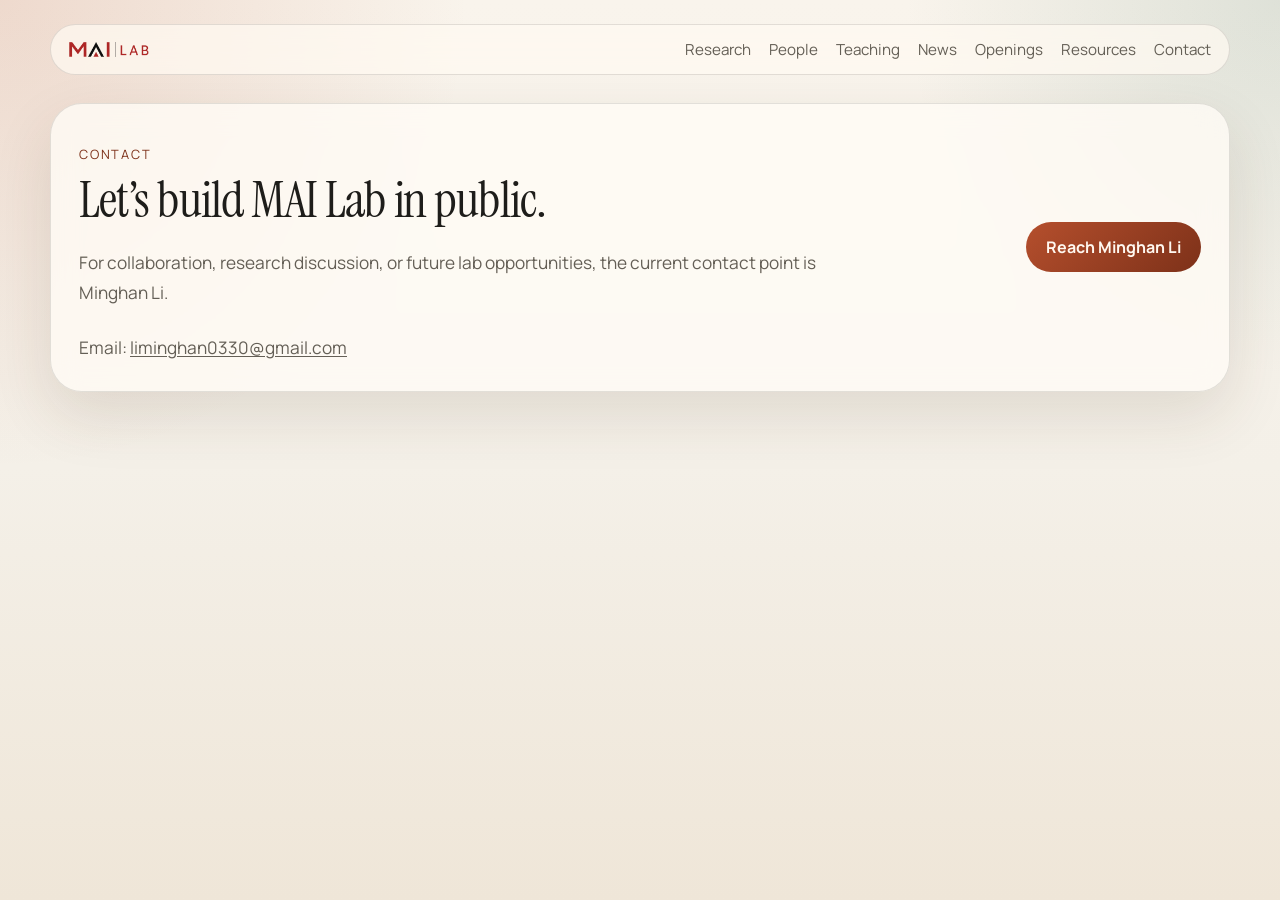
==== contact.html @ 0980f0e4 "Initial MAI Lab site" ====
<!DOCTYPE html>
<html lang="en">
  <head>
    <meta charset="UTF-8" />
    <meta name="viewport" content="width=device-width, initial-scale=1.0" />
    <title>Contact | MAI Lab</title>
    <meta name="description" content="Contact MAI Lab." />
    <link rel="preconnect" href="https://fonts.googleapis.com" />
    <link rel="preconnect" href="https://fonts.gstatic.com" crossorigin />
    <link
      href="https://fonts.googleapis.com/css2?family=Instrument+Serif:ital@0;1&family=Manrope:wght@400;500;600;700;800&display=swap"
      rel="stylesheet"
    />
    <link rel="stylesheet" href="styles.css" />
  </head>
  <body>
    <div class="page-shell">
      <nav class="topbar page-nav">
        <a class="brand" href="index.html"><img src="figs/log/MAI_logo_short-removebg.png" alt="MAI Lab logo" class="brand-logo" /></a>
        <div class="nav-links">
          <a href="research.html">Research</a>
          <a href="people.html">People</a>
          <a href="teaching.html">Teaching</a>
          <a href="highlights.html">News</a>
          <a href="openings.html">Openings</a>
          <a href="resources.html">Resources</a>
          <a href="contact.html">Contact</a>
        </div>
      </nav>

      <main class="section">
        <section class="contact-strip page-contact">
          <div>
            <p class="section-tag">Contact</p>
            <h2>Let’s build MAI Lab in public.</h2>
            <p class="lede">
              For collaboration, research discussion, or future lab
              opportunities, the current contact point is Minghan Li.
            </p>
            <p class="lede">
              Email:
              <a href="mailto:liminghan0330@gmail.com">liminghan0330@gmail.com</a>
            </p>
          </div>
          <a
            class="button button-primary"
            href="https://sites.google.com/view/minghanli-homepage"
            target="_blank"
            rel="noreferrer"
          >
            Reach Minghan Li
          </a>
        </section>
      </main>
    </div>
  </body>
</html>
---- styles.css ----
:root {
  --bg: #f4f0e8;
  --bg-strong: #e6dccd;
  --surface: rgba(255, 252, 246, 0.8);
  --surface-strong: #fffaf2;
  --text: #1e1d1a;
  --muted: #645f56;
  --line: rgba(30, 29, 26, 0.12);
  --accent: #b54f2d;
  --accent-dark: #7d3119;
  --accent-soft: #f0c9a8;
  --shadow: 0 24px 60px rgba(77, 48, 26, 0.12);
}

* {
  box-sizing: border-box;
}

html {
  scroll-behavior: smooth;
}

body {
  margin: 0;
  min-height: 100vh;
  color: var(--text);
  background:
    radial-gradient(circle at top left, rgba(181, 79, 45, 0.16), transparent 30%),
    radial-gradient(circle at top right, rgba(83, 128, 111, 0.16), transparent 24%),
    linear-gradient(180deg, #f9f4ec 0%, var(--bg) 52%, #efe6d8 100%);
  font-family: "Manrope", "Avenir Next", "Segoe UI", sans-serif;
}

a {
  color: inherit;
  text-decoration-line: underline;
  text-decoration-thickness: 1px;
  text-underline-offset: 0.14em;
}

.page-shell {
  width: min(1180px, calc(100% - 32px));
  margin: 0 auto;
  padding: 24px 0 56px;
}

.page-nav {
  margin-bottom: 28px;
}

.hero {
  position: relative;
  display: grid;
  grid-template-columns: 1.4fr 0.9fr;
  gap: 28px;
  padding: 20px 0 32px;
}

.topbar {
  grid-column: 1 / -1;
  display: flex;
  justify-content: space-between;
  align-items: center;
  padding: 14px 18px;
  border: 1px solid var(--line);
  border-radius: 999px;
  background: rgba(255, 250, 242, 0.72);
  backdrop-filter: blur(16px);
}

.brand {
  display: inline-flex;
  align-items: center;
  gap: 10px;
  font-weight: 800;
  letter-spacing: 0.08em;
  text-decoration: none;
  text-transform: uppercase;
}

.brand-logo {
  display: block;
  width: 80px;
  height: auto;
  max-height: 48px;
  object-fit: contain;
}

.homepage-logo-preview {
  display: flex;
  justify-content: center;
  align-items: center;
  padding: 48px 0 32px;
}

.homepage-logo {
  width: min(420px, 85%);
  height: auto;
}

.nav-links {
  display: flex;
  gap: 18px;
  color: var(--muted);
  font-size: 0.95rem;
}

.nav-links a {
  text-decoration: none;
}

.hero-copy,
.card,
.contact-strip,
.hero-news {
  border: 1px solid var(--line);
  background: var(--surface);
  backdrop-filter: blur(14px);
  box-shadow: var(--shadow);
}

.hero-copy {
  padding: 48px;
  border-radius: 36px;
}

.hero-logo {
  display: block;
  width: min(400px, 64%);
  height: auto;
  margin-bottom: 24px;
}

.news-logo {
  display: block;
  width: 140px;
  height: auto;
  margin-bottom: 20px;
}

.hero-copy h1,
.hero-news h2,
.section-heading h2,
.contact-strip h2 {
  margin: 0;
  font-family: "Instrument Serif", Georgia, serif;
  font-weight: 400;
  line-height: 0.95;
  letter-spacing: -0.02em;
}

.hero-copy h1 {
  font-size: clamp(3.2rem, 6vw, 6.2rem);
}

.hero-news h2 {
  margin-top: 10px;
  font-size: 2rem;
}

.eyebrow,
.section-tag,
.panel-label,
.timeline-year,
.profile-role {
  text-transform: uppercase;
  letter-spacing: 0.14em;
  font-size: 0.8rem;
  color: var(--accent-dark);
}

.lede {
  max-width: 48rem;
  margin: 24px 0 0;
  font-size: 1.08rem;
  line-height: 1.75;
  color: var(--muted);
}

.hero-actions {
  display: flex;
  flex-wrap: wrap;
  gap: 14px;
  margin-top: 30px;
}

.button {
  display: inline-flex;
  align-items: center;
  justify-content: center;
  padding: 14px 20px;
  border-radius: 999px;
  font-weight: 700;
  text-decoration: none;
  transition: transform 180ms ease, background 180ms ease;
}

.button:hover {
  transform: translateY(-1px);
}

.button-primary {
  color: #fff8f0;
  background: linear-gradient(135deg, var(--accent) 0%, var(--accent-dark) 100%);
}

.button-secondary {
  border: 1px solid var(--line);
  background: rgba(255, 250, 242, 0.9);
}

.hero-side {
  display: grid;
  gap: 20px;
  align-self: end;
}

.hero-news {
  padding: 36px;
  border-radius: 36px;
  background: var(--surface-strong);
  border-color: rgba(30, 29, 26, 0.16);
}

.news-item {
  margin-top: 18px;
}

.news-date {
  display: inline-block;
  color: var(--accent-dark);
  font-size: 0.78rem;
  font-weight: 800;
  letter-spacing: 0.08em;
  text-transform: uppercase;
}

.news-item p {
  margin: 8px 0 0;
  color: var(--muted);
  line-height: 1.75;
}

.hero-stats {
  display: grid;
  gap: 16px;
  margin-top: 24px;
  padding-top: 22px;
  border-top: 1px solid var(--line);
}

.section {
  margin-top: 28px;
}

.research-grid,
.timeline,
.topic-grid {
  display: grid;
  gap: 20px;
}

.research-grid,
.timeline,
.topic-grid {
  grid-template-columns: repeat(3, minmax(0, 1fr));
}

.topic-section {
  margin-top: 36px;
}

.research-figure {
  margin: 0;
  max-width: 100%;
  padding: 22px;
  border: 1px solid var(--line);
  border-radius: 28px;
  background: var(--surface-strong);
  box-shadow: var(--shadow);
  overflow: hidden;
}

.research-figure-image {
  display: block;
  width: 100%;
  max-width: 100%;
  height: auto;
  border-radius: 18px;
}

.topic-card {
  display: flex;
  flex-direction: column;
  gap: 14px;
}

.topic-card h3 {
  margin: 0;
  font-size: 1.2rem;
  color: var(--accent-dark);
}

.paper-list {
  margin: 0;
  padding: 0;
  list-style: none;
  display: grid;
  gap: 14px;
}

.paper-list li {
  padding-top: 14px;
  border-top: 1px solid var(--line);
}

.paper-list li:first-child {
  padding-top: 0;
  border-top: 0;
}

.paper-list strong {
  display: block;
  font-size: 0.98rem;
  line-height: 1.55;
}

.paper-list strong a {
  text-decoration-line: underline;
  text-decoration-thickness: 1px;
  text-underline-offset: 0.14em;
  border-bottom: 1px solid transparent;
  transition: border-color 180ms ease, color 180ms ease;
}

.paper-list strong a:hover {
  color: var(--accent-dark);
  border-color: currentColor;
}

.paper-list span {
  display: inline-block;
  margin-top: 6px;
  color: var(--accent-dark);
  font-size: 0.88rem;
  letter-spacing: 0.04em;
  text-transform: uppercase;
}

.card {
  border-radius: 28px;
  padding: 28px;
}

.contact-strip h2,
.section-heading h2 {
  font-size: clamp(2rem, 4vw, 3.4rem);
}

.research-card p,
.timeline-item p:last-child,
.openings-card p,
.profile-copy p {
  color: var(--muted);
  line-height: 1.75;
}

.stat-number {
  display: block;
  font-family: "Instrument Serif", Georgia, serif;
  font-size: 2.7rem;
  line-height: 1;
}

.stat-label {
  color: var(--muted);
}

.section-heading {
  margin-bottom: 18px;
}

.research-card h3,
.timeline-item h3,
.profile-copy h3 {
  margin-top: 8px;
  margin-bottom: 10px;
  font-size: 1.3rem;
}

.profile-card {
  display: grid;
  grid-template-columns: 0.8fr 1.1fr 0.7fr;
  gap: 24px;
}

.profile-media {
  position: relative;
  min-height: 160px;
  overflow: hidden;
  border-radius: 22px;
  background:
    radial-gradient(circle at top right, rgba(181, 79, 45, 0.18), transparent 28%),
    linear-gradient(180deg, rgba(255, 250, 242, 0.94), rgba(240, 201, 168, 0.28));
  border: 1px solid var(--line);
}

.profile-image {
  display: block;
  width: 100%;
  height: 100%;
  object-fit: cover;
}

.profile-links {
  display: grid;
  gap: 12px;
  align-content: start;
}

.profile-links a {
  padding: 14px 16px;
  border-radius: 18px;
  border: 1px solid var(--line);
  background: rgba(255, 250, 242, 0.82);
  font-weight: 700;
  text-decoration: none;
}

.timeline-item {
  min-height: 240px;
}

.openings-card {
  max-width: 860px;
}

.footprint-grid {
  display: grid;
  grid-template-columns: 1.1fr 0.9fr;
  gap: 20px;
  align-items: stretch;
}

.footprint-map {
  position: relative;
  min-height: 360px;
  overflow: hidden;
  border: 1px solid var(--line);
  border-radius: 36px;
  background:
    linear-gradient(rgba(30, 29, 26, 0.045) 1px, transparent 1px),
    linear-gradient(90deg, rgba(30, 29, 26, 0.045) 1px, transparent 1px),
    radial-gradient(circle at 30% 28%, rgba(83, 128, 111, 0.18), transparent 22%),
    radial-gradient(circle at 66% 58%, rgba(181, 79, 45, 0.16), transparent 24%),
    var(--surface-strong);
  background-size: 34px 34px, 34px 34px, auto, auto, auto;
  box-shadow: var(--shadow);
}

.map-dot {
  position: absolute;
  width: 16px;
  height: 16px;
  border: 3px solid #fffaf2;
  border-radius: 50%;
  background: var(--accent);
  box-shadow: 0 0 0 8px rgba(181, 79, 45, 0.14);
}

.dot-boston {
  top: 27%;
  left: 68%;
}

.dot-colorado {
  top: 48%;
  left: 38%;
}

.dot-energy {
  top: 63%;
  left: 55%;
}

.dot-mining {
  top: 70%;
  left: 28%;
}

.map-line {
  position: absolute;
  height: 1px;
  transform-origin: left center;
  background: rgba(125, 49, 25, 0.28);
}

.line-one {
  top: 39%;
  left: 40%;
  width: 210px;
  transform: rotate(-12deg);
}

.line-two {
  top: 63%;
  left: 30%;
  width: 190px;
  transform: rotate(10deg);
}

.map-label {
  position: absolute;
  padding: 8px 10px;
  border: 1px solid var(--line);
  border-radius: 999px;
  background: rgba(255, 250, 242, 0.88);
  color: var(--muted);
  font-size: 0.78rem;
  font-weight: 800;
}

.label-boston {
  top: 18%;
  right: 9%;
}

.label-colorado {
  top: 51%;
  left: 18%;
}

.label-sensors {
  right: 12%;
  bottom: 16%;
}

.footprint-cards {
  display: grid;
  gap: 14px;
}

.footprint-card {
  padding: 22px;
  border-radius: 24px;
}

.footprint-card span {
  display: block;
  color: var(--accent-dark);
  font-weight: 800;
}

.footprint-card p {
  margin: 8px 0 0;
  color: var(--muted);
  line-height: 1.65;
}

.contact-strip {
  display: flex;
  align-items: center;
  justify-content: space-between;
  gap: 24px;
  padding: 28px;
  border-radius: 32px;
}

.page-contact {
  margin-top: 0;
}

@media (max-width: 920px) {
  .hero,
  .research-grid,
  .timeline,
  .topic-grid,
  .footprint-grid,
  .profile-card,
  .contact-strip {
    grid-template-columns: 1fr;
  }

  .hero {
    display: grid;
  }

  .topbar {
    border-radius: 28px;
    padding: 18px;
  }

  .nav-links {
    display: none;
  }

  .hero-copy {
    padding: 32px 24px;
  }

  .contact-strip {
    display: grid;
  }
}

@media (max-width: 640px) {
  .page-shell {
    width: min(100% - 20px, 1180px);
    padding-top: 10px;
  }

  .hero-copy h1 {
    font-size: 2.8rem;
  }

  .card,
  .hero-news {
    padding: 22px;
  }
}
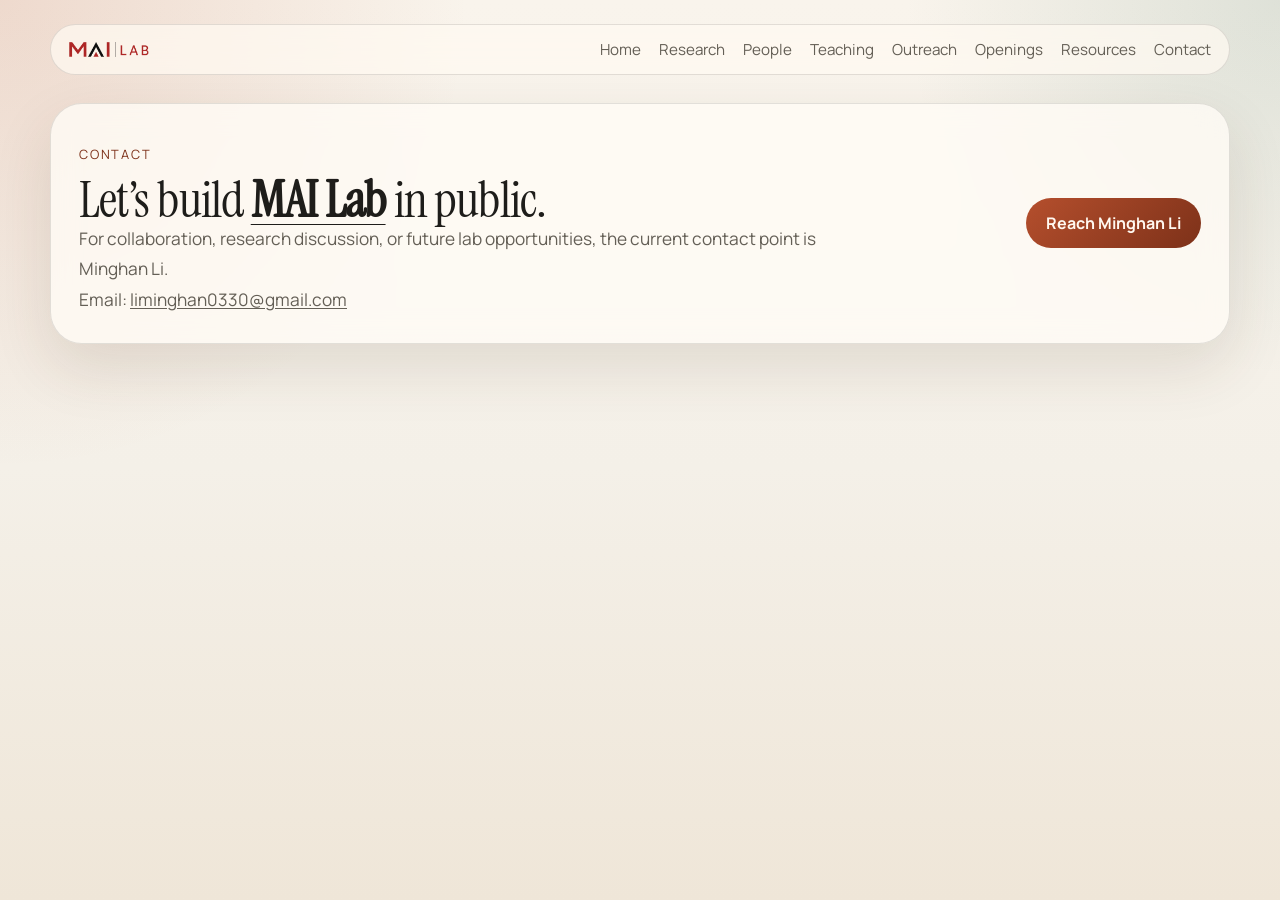
==== commit 80f91e39: "+ research plan demo" ====
--- a/contact.html
+++ b/contact.html
@@ -18,10 +18,11 @@
       <nav class="topbar page-nav">
         <a class="brand" href="index.html"><img src="figs/log/MAI_logo_short-removebg.png" alt="MAI Lab logo" class="brand-logo" /></a>
         <div class="nav-links">
+          <a href="index.html">Home</a>
           <a href="research.html">Research</a>
           <a href="people.html">People</a>
           <a href="teaching.html">Teaching</a>
-          <a href="highlights.html">News</a>
+          <a href="outreach.html">Outreach</a>
           <a href="openings.html">Openings</a>
           <a href="resources.html">Resources</a>
           <a href="contact.html">Contact</a>
@@ -32,7 +33,13 @@
         <section class="contact-strip page-contact">
           <div>
             <p class="section-tag">Contact</p>
-            <h2>Let’s build MAI Lab in public.</h2>
+            <h2>
+              Let’s build
+              <strong
+                ><a href="http://mai-lab-2026.com/" target="_blank" rel="noreferrer">MAI Lab</a></strong
+              >
+              in public.
+            </h2>
             <p class="lede">
               For collaboration, research discussion, or future lab
               opportunities, the current contact point is Minghan Li.
--- a/styles.css
+++ b/styles.css
@@ -112,6 +112,7 @@
 .hero-copy,
 .card,
 .contact-strip,
+.hero-profile,
 .hero-news {
   border: 1px solid var(--line);
   background: var(--surface);
@@ -150,7 +151,8 @@
 }
 
 .hero-copy h1 {
-  font-size: clamp(3.2rem, 6vw, 6.2rem);
+  font-size: clamp(2.8rem, 5.2vw, 5.4rem);
+  margin-bottom: 48px;
 }
 
 .hero-news h2 {
@@ -171,7 +173,7 @@
 
 .lede {
   max-width: 48rem;
-  margin: 24px 0 0;
+  margin: 0;
   font-size: 1.08rem;
   line-height: 1.75;
   color: var(--muted);
@@ -215,6 +217,30 @@
   align-self: end;
 }
 
+.hero-profile {
+  padding: 24px;
+  border-radius: 36px;
+}
+
+.hero-profile-image {
+  display: block;
+  width: 100%;
+  height: auto;
+  border-radius: 24px;
+  object-fit: cover;
+  background: #ffffff;
+}
+
+.hero-profile-copy {
+  margin-top: 18px;
+}
+
+.hero-profile-copy p:last-child {
+  margin: 8px 0 0;
+  color: var(--muted);
+  line-height: 1.7;
+}
+
 .hero-news {
   padding: 36px;
   border-radius: 36px;
@@ -264,6 +290,10 @@
 .timeline,
 .topic-grid {
   grid-template-columns: repeat(3, minmax(0, 1fr));
+}
+
+.teaching-list {
+  grid-template-columns: 1fr;
 }
 
 .topic-section {
@@ -557,6 +587,35 @@
   line-height: 1.65;
 }
 
+.outreach-feature {
+  display: grid;
+  gap: 20px;
+}
+
+.outreach-copy h3 {
+  margin: 8px 0 10px;
+  font-size: 1.6rem;
+}
+
+.outreach-copy p:last-child {
+  color: var(--muted);
+  line-height: 1.75;
+}
+
+.outreach-figure {
+  margin: 0;
+}
+
+.outreach-figure-image {
+  display: block;
+  width: 100%;
+  height: auto;
+  border: 1px solid var(--line);
+  border-radius: 24px;
+  box-shadow: var(--shadow);
+  background: #ffffff;
+}
+
 .contact-strip {
   display: flex;
   align-items: center;
@@ -614,6 +673,7 @@
   }
 
   .card,
+  .hero-profile,
   .hero-news {
     padding: 22px;
   }
